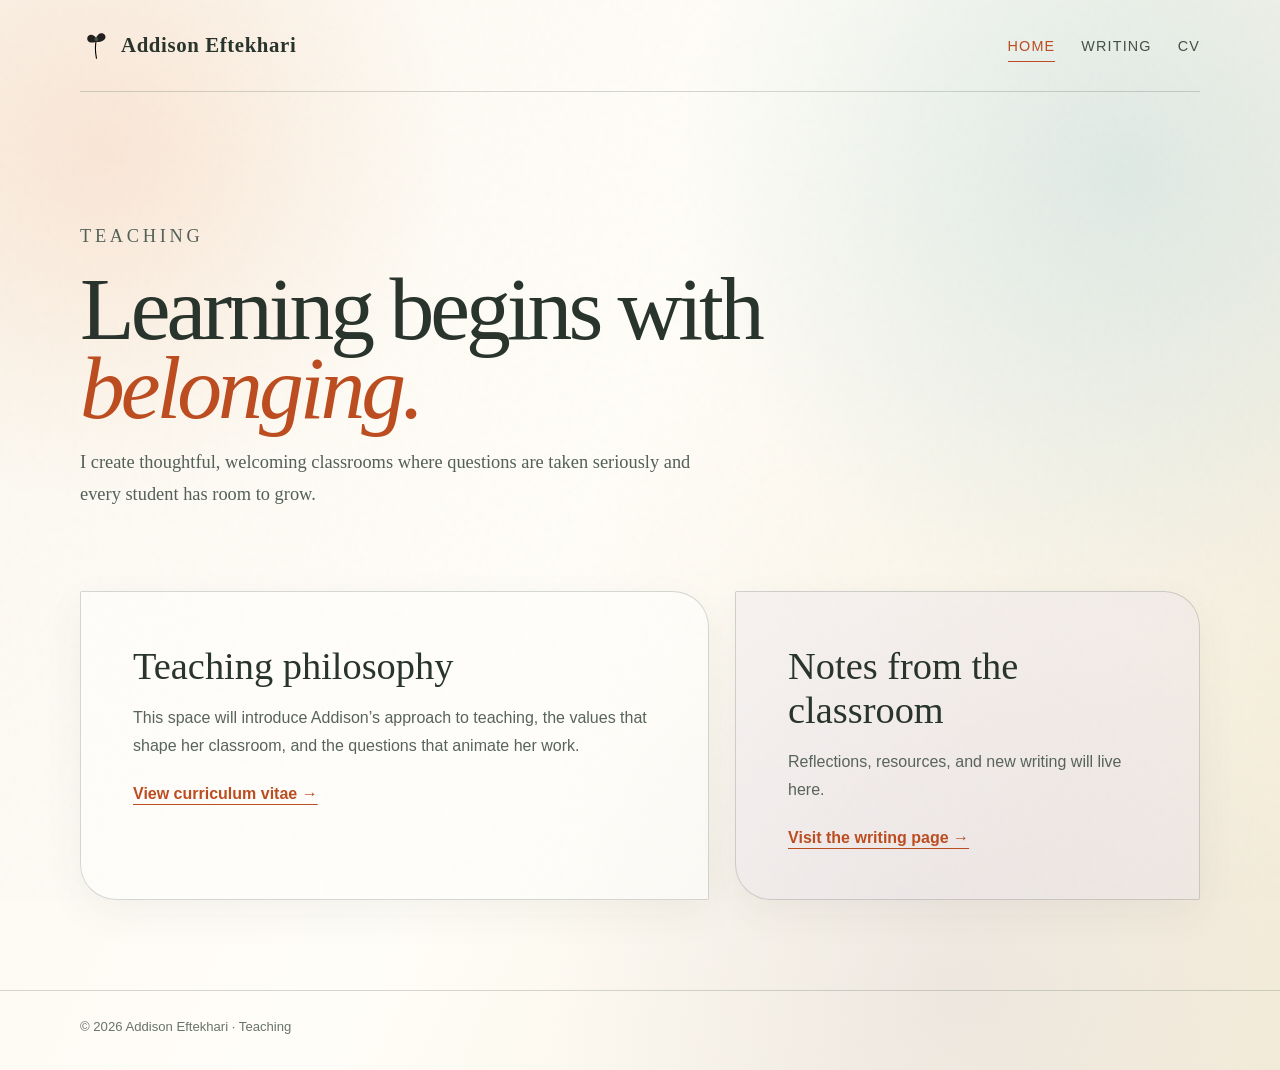
==== teaching/index.html @ 71ccc824 "Add personal website: welcome page, Teaching and Yoga sections" ====
<!doctype html><html lang="en"><head><meta charset="utf-8"><meta name="viewport" content="width=device-width, initial-scale=1"><meta name="description" content="Teaching and academic work by Addison Eftekhari."><title>Teaching — Addison Eftekhari</title><link rel="stylesheet" href="../assets/styles.css"></head>
<body><div class="site-shell"><a class="skip-link" href="#main">Skip to content</a>
<header class="site-header container"><a class="brand" href="../"><img class="brand-mark" src="../assets/poppy-mark.svg" alt="">Addison Eftekhari</a><nav class="nav" aria-label="Teaching"><a href="./" aria-current="page">Home</a><a href="blog.html">Writing</a><a href="cv.html">CV</a></nav></header>
<main id="main" class="container"><section class="section-hero"><p class="eyebrow">Teaching</p><h1>Learning begins with <em>belonging.</em></h1><p>I create thoughtful, welcoming classrooms where questions are taken seriously and every student has room to grow.</p></section>
<section class="content-grid"><article class="card"><h2>Teaching philosophy</h2><p>This space will introduce Addison’s approach to teaching, the values that shape her classroom, and the questions that animate her work.</p><a class="text-link" href="cv.html">View curriculum vitae →</a></article><article class="card accent"><h2>Notes from the classroom</h2><p>Reflections, resources, and new writing will live here.</p><a class="text-link" href="blog.html">Visit the writing page →</a></article></section></main>
<footer class="footer"><div class="container">© <span data-year></span> Addison Eftekhari · Teaching</div></footer></div><script src="../assets/site.js"></script></body></html>
---- assets/styles.css ----
:root {
  --paper: #fbf8f0;
  --paper-deep: #f4ecd9;
  --ink: #29342c;
  --sage: #667461;
  --sage-dark: #435246;
  --poppy: #e97935;
  --poppy-dark: #bb4d21;
  --lavender: #8f88b5;
  --sky: #c8dfe0;
  --line: rgba(67, 82, 70, 0.22);
  --shadow: 0 20px 55px rgba(61, 73, 60, 0.12);
  --serif: Georgia, "Times New Roman", serif;
  --sans: "Avenir Next", Avenir, "Segoe UI", sans-serif;
}

* { box-sizing: border-box; }
html { scroll-behavior: smooth; }
body {
  margin: 0;
  min-height: 100vh;
  color: var(--ink);
  font-family: var(--sans);
  background:
    radial-gradient(circle at 8% 14%, rgba(233,121,53,.15), transparent 22rem),
    radial-gradient(circle at 88% 16%, rgba(200,223,224,.55), transparent 28rem),
    radial-gradient(circle at 74% 92%, rgba(143,136,181,.11), transparent 25rem),
    linear-gradient(115deg, var(--paper), #fffdf7 46%, var(--paper-deep));
}

body::before {
  content: "";
  position: fixed;
  inset: 0;
  pointer-events: none;
  opacity: .16;
  background-image: url("data:image/svg+xml,%3Csvg viewBox='0 0 180 180' xmlns='http://www.w3.org/2000/svg'%3E%3Cfilter id='n'%3E%3CfeTurbulence type='fractalNoise' baseFrequency='.75' numOctaves='4' stitchTiles='stitch'/%3E%3C/filter%3E%3Crect width='100%25' height='100%25' filter='url(%23n)' opacity='.19'/%3E%3C/svg%3E");
  mix-blend-mode: multiply;
}

a { color: inherit; }
.site-shell { position: relative; min-height: 100vh; overflow: hidden; }
.container { width: min(1120px, calc(100% - 40px)); margin-inline: auto; }
.skip-link { position: fixed; left: 12px; top: -60px; z-index: 20; padding: 10px 14px; background: var(--ink); color: white; }
.skip-link:focus { top: 12px; }

.site-header {
  display: flex;
  align-items: center;
  justify-content: space-between;
  min-height: 92px;
  border-bottom: 1px solid var(--line);
}
.brand {
  display: inline-flex;
  align-items: center;
  gap: 11px;
  font: 600 clamp(1.05rem, 2vw, 1.3rem)/1 var(--serif);
  letter-spacing: .03em;
  text-decoration: none;
}
.brand-mark {
  width: 30px;
  height: 30px;
  color: var(--poppy);
  transform: rotate(-5deg);
}
.nav { display: flex; gap: 26px; align-items: center; }
.nav a {
  padding: 9px 0 7px;
  color: var(--sage-dark);
  font-size: .9rem;
  letter-spacing: .08em;
  text-decoration: none;
  text-transform: uppercase;
  border-bottom: 1px solid transparent;
}
.nav a:hover, .nav a[aria-current="page"] { color: var(--poppy-dark); border-color: currentColor; }

.welcome {
  display: grid;
  grid-template-columns: 1.03fr .97fr;
  align-items: center;
  gap: clamp(34px, 7vw, 96px);
  min-height: calc(100vh - 92px);
  padding-block: 48px 72px;
}
.eyebrow {
  margin: 0 0 18px;
  color: var(--poppy-dark);
  font-size: .76rem;
  font-weight: 700;
  letter-spacing: .2em;
  text-transform: uppercase;
}
h1, h2 { font-family: var(--serif); font-weight: 400; }
h1 { margin: 0; font-size: clamp(3.4rem, 8vw, 7.6rem); line-height: .88; letter-spacing: -.045em; }
.welcome h1 span { display: block; margin-left: clamp(24px, 7vw, 90px); color: var(--sage); font-style: italic; }
.intro { max-width: 540px; margin: 28px 0 34px; color: #536058; font: 1.08rem/1.75 var(--serif); }
.choice-grid { display: flex; flex-wrap: wrap; gap: 14px; }
.choice {
  min-width: 165px;
  padding: 15px 25px;
  border: 1px solid var(--sage);
  border-radius: 999px;
  background: rgba(255,255,255,.46);
  font-size: .83rem;
  font-weight: 700;
  letter-spacing: .14em;
  text-align: center;
  text-decoration: none;
  text-transform: uppercase;
  transition: transform .2s, background .2s, color .2s;
}
.choice:hover { transform: translateY(-2px); background: var(--sage-dark); color: white; }
.choice.orange { border-color: var(--poppy-dark); color: var(--poppy-dark); }
.choice.orange:hover { background: var(--poppy-dark); color: white; }

.art-frame {
  position: relative;
  width: min(100%, 500px);
  aspect-ratio: 4/5;
  justify-self: end;
  padding: 14px;
  background: rgba(255,255,255,.54);
  box-shadow: var(--shadow);
  transform: rotate(1.2deg);
}
.art-frame::before, .art-frame::after {
  content: "";
  position: absolute;
  z-index: -1;
  border-radius: 50%;
  filter: blur(2px);
}
.art-frame::before { width: 180px; height: 180px; right: -64px; top: -48px; background: rgba(233,121,53,.19); }
.art-frame::after { width: 220px; height: 120px; left: -78px; bottom: -38px; background: rgba(102,116,97,.16); }
.art-frame img { width: 100%; height: 100%; display: block; object-fit: cover; object-position: 50% 62%; filter: saturate(.88) contrast(.96); }
.art-caption { position: absolute; right: 26px; bottom: 28px; padding: 8px 12px; background: rgba(251,248,240,.84); font: italic .75rem var(--serif); }

.section-hero { padding: clamp(70px, 10vw, 130px) 0 62px; }
.section-hero h1 { max-width: 900px; font-size: clamp(3.2rem, 7vw, 6.6rem); }
.section-hero h1 em { color: var(--poppy-dark); font-weight: inherit; }
.section-hero p { max-width: 650px; color: #536058; font: 1.15rem/1.75 var(--serif); }
.content-grid { display: grid; grid-template-columns: 1.15fr .85fr; gap: 26px; padding-bottom: 90px; }
.card {
  padding: clamp(28px, 5vw, 52px);
  border: 1px solid var(--line);
  border-radius: 2px 36px 2px 36px;
  background: rgba(255,255,255,.48);
  box-shadow: 0 14px 40px rgba(61,73,60,.06);
}
.card h2 { margin: 0 0 14px; font-size: clamp(1.7rem, 3vw, 2.5rem); }
.card p { color: #58635c; line-height: 1.75; }
.card.accent { background: rgba(231,223,240,.28); }
.text-link { display: inline-block; margin-top: 9px; color: var(--poppy-dark); font-weight: 700; text-decoration-thickness: 1px; text-underline-offset: 5px; }
.placeholder { min-height: 48vh; display: grid; place-items: center; text-align: center; }
.placeholder .card { max-width: 700px; }
.cv-list { display: grid; gap: 22px; padding: 0; list-style: none; }
.cv-list li { padding-bottom: 22px; border-bottom: 1px solid var(--line); }
.cv-list strong { display: block; font-family: var(--serif); font-size: 1.25rem; }
.cv-list span { color: #667068; line-height: 1.6; }
.footer { padding: 28px 0 36px; border-top: 1px solid var(--line); color: #69736d; font-size: .82rem; }

.botanical { position: absolute; pointer-events: none; opacity: .14; }
.botanical.one { width: 340px; right: -110px; bottom: 30px; color: var(--poppy); transform: rotate(-12deg); }
.botanical.two { width: 260px; left: -100px; top: 160px; color: var(--sage); transform: rotate(20deg); }

@media (max-width: 760px) {
  .site-header { min-height: 78px; align-items: flex-start; padding-block: 22px; gap: 16px; }
  .nav { gap: 15px; flex-wrap: wrap; justify-content: flex-end; }
  .nav a { font-size: .7rem; }
  .welcome { grid-template-columns: 1fr; min-height: auto; }
  .art-frame { justify-self: center; width: min(88vw, 460px); }
  .content-grid { grid-template-columns: 1fr; }
}
@media (max-width: 480px) {
  .container { width: min(100% - 28px, 1120px); }
  .site-header { display: block; }
  .nav { margin-top: 18px; justify-content: flex-start; }
  .welcome { padding-top: 54px; }
  h1 { font-size: clamp(3.1rem, 18vw, 5.2rem); }
  .choice { flex: 1; min-width: 135px; padding-inline: 14px; }
}
@media (prefers-reduced-motion: reduce) {
  html { scroll-behavior: auto; }
  * { transition: none !important; }
}
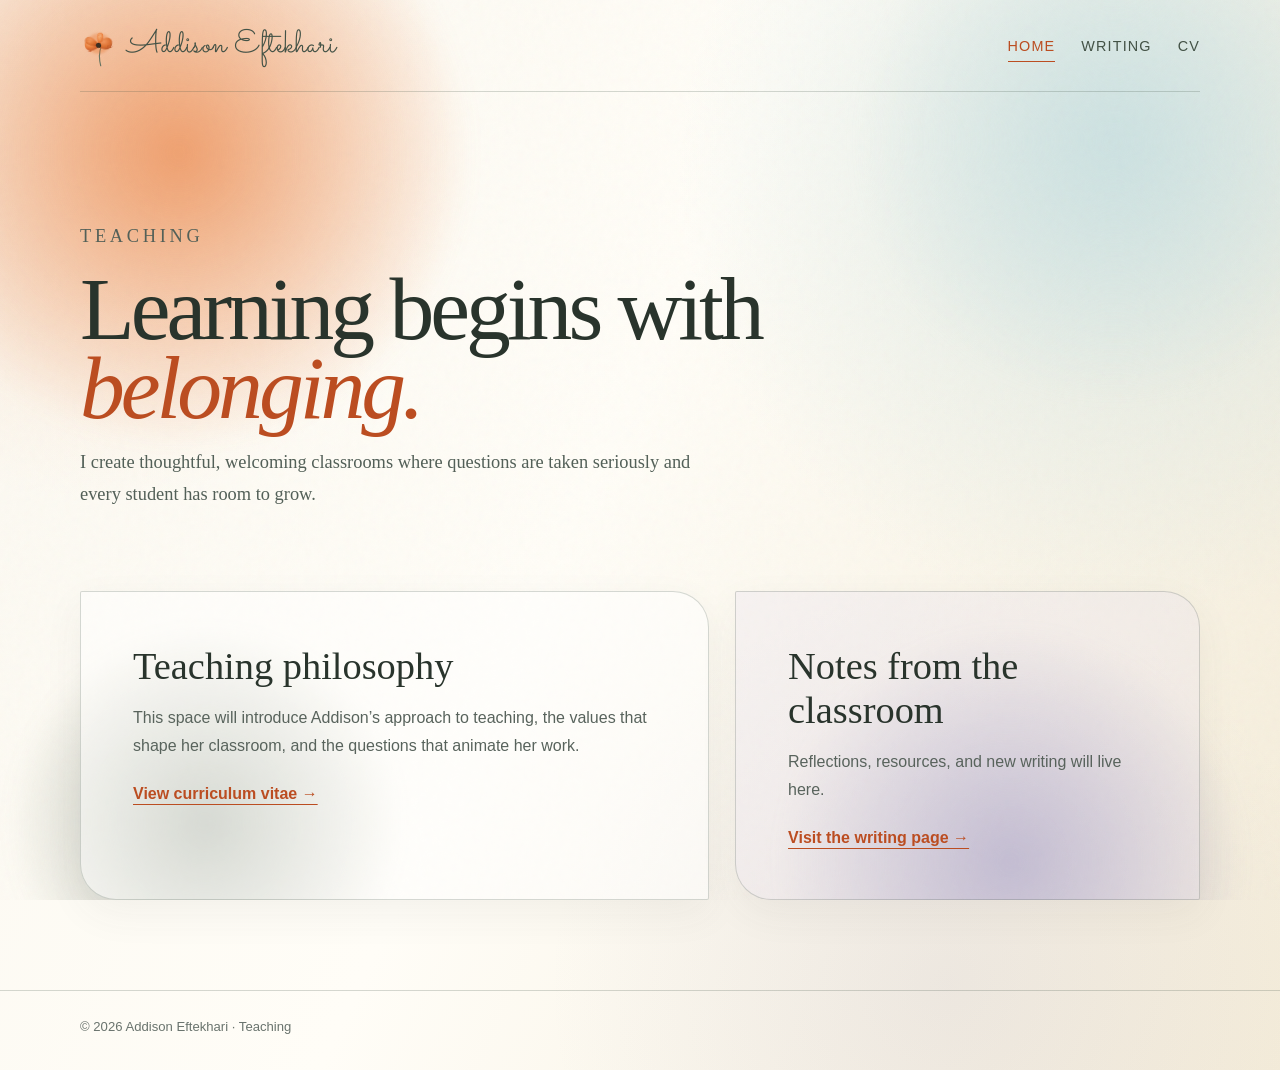
==== commit 5ba32d93: "Redesign brand mark: cursive wordmark, watercolor poppy logo, splash-in background animation" ====
--- a/teaching/index.html
+++ b/teaching/index.html
@@ -1,5 +1,5 @@
-<!doctype html><html lang="en"><head><meta charset="utf-8"><meta name="viewport" content="width=device-width, initial-scale=1"><meta name="description" content="Teaching and academic work by Addison Eftekhari."><title>Teaching — Addison Eftekhari</title><link rel="stylesheet" href="../assets/styles.css"></head>
-<body><div class="site-shell"><a class="skip-link" href="#main">Skip to content</a>
+<!doctype html><html lang="en"><head><meta charset="utf-8"><meta name="viewport" content="width=device-width, initial-scale=1"><meta name="description" content="Teaching and academic work by Addison Eftekhari."><title>Teaching — Addison Eftekhari</title><link rel="preconnect" href="https://fonts.googleapis.com"><link rel="preconnect" href="https://fonts.gstatic.com" crossorigin><link href="https://fonts.googleapis.com/css2?family=Sacramento&display=swap" rel="stylesheet"><link rel="stylesheet" href="../assets/styles.css"></head>
+<body><div class="watercolor-splash" aria-hidden="true"><span class="splash-blob splash-blob--poppy"></span><span class="splash-blob splash-blob--sky"></span><span class="splash-blob splash-blob--lavender"></span><span class="splash-blob splash-blob--sage"></span></div><div class="site-shell"><a class="skip-link" href="#main">Skip to content</a>
 <header class="site-header container"><a class="brand" href="../"><img class="brand-mark" src="../assets/poppy-mark.svg" alt="">Addison Eftekhari</a><nav class="nav" aria-label="Teaching"><a href="./" aria-current="page">Home</a><a href="blog.html">Writing</a><a href="cv.html">CV</a></nav></header>
 <main id="main" class="container"><section class="section-hero"><p class="eyebrow">Teaching</p><h1>Learning begins with <em>belonging.</em></h1><p>I create thoughtful, welcoming classrooms where questions are taken seriously and every student has room to grow.</p></section>
 <section class="content-grid"><article class="card"><h2>Teaching philosophy</h2><p>This space will introduce Addison’s approach to teaching, the values that shape her classroom, and the questions that animate her work.</p><a class="text-link" href="cv.html">View curriculum vitae →</a></article><article class="card accent"><h2>Notes from the classroom</h2><p>Reflections, resources, and new writing will live here.</p><a class="text-link" href="blog.html">Visit the writing page →</a></article></section></main>
--- a/assets/styles.css
+++ b/assets/styles.css
@@ -12,6 +12,7 @@
   --shadow: 0 20px 55px rgba(61, 73, 60, 0.12);
   --serif: Georgia, "Times New Roman", serif;
   --sans: "Avenir Next", Avenir, "Segoe UI", sans-serif;
+  --cursive: "Sacramento", "Segoe Script", "Brush Script MT", cursive;
 }
 
 * { box-sizing: border-box; }
@@ -54,16 +55,16 @@
 .brand {
   display: inline-flex;
   align-items: center;
-  gap: 11px;
-  font: 600 clamp(1.05rem, 2vw, 1.3rem)/1 var(--serif);
-  letter-spacing: .03em;
+  gap: 9px;
+  font: 400 clamp(1.55rem, 3.2vw, 2rem)/1 var(--cursive);
+  letter-spacing: .01em;
+  color: var(--sage-dark);
   text-decoration: none;
 }
 .brand-mark {
-  width: 30px;
-  height: 30px;
-  color: var(--poppy);
-  transform: rotate(-5deg);
+  width: 38px;
+  height: 38px;
+  transform: rotate(-5deg) translateY(2px);
 }
 .nav { display: flex; gap: 26px; align-items: center; }
 .nav a {
@@ -162,6 +163,47 @@
 .cv-list span { color: #667068; line-height: 1.6; }
 .footer { padding: 28px 0 36px; border-top: 1px solid var(--line); color: #69736d; font-size: .82rem; }
 
+.watercolor-splash {
+  position: fixed;
+  inset: 0;
+  z-index: -2;
+  overflow: hidden;
+  pointer-events: none;
+}
+.splash-blob {
+  position: absolute;
+  border-radius: 50%;
+  transform: scale(.12);
+  opacity: 0;
+  animation: splash-in 1100ms cubic-bezier(.19, 1.55, .38, 1) forwards;
+}
+.splash-blob--poppy {
+  width: 48vw; height: 48vw; left: -10vw; top: -12vw;
+  background: radial-gradient(circle, rgba(233,121,53,.65), rgba(233,121,53,0) 68%);
+  animation-delay: 0ms;
+}
+.splash-blob--sky {
+  width: 42vw; height: 42vw; right: -8vw; top: -10vw;
+  background: radial-gradient(circle, rgba(200,223,224,.8), rgba(200,223,224,0) 68%);
+  animation-delay: 110ms;
+}
+.splash-blob--lavender {
+  width: 38vw; height: 38vw; right: 2vw; bottom: -16vw;
+  background: radial-gradient(circle, rgba(143,136,181,.6), rgba(143,136,181,0) 68%);
+  animation-delay: 210ms;
+}
+.splash-blob--sage {
+  width: 32vw; height: 32vw; left: 0vw; bottom: -10vw;
+  background: radial-gradient(circle, rgba(102,116,97,.5), rgba(102,116,97,0) 68%);
+  animation-delay: 300ms;
+}
+@keyframes splash-in {
+  0%   { transform: scale(.12); opacity: .95; filter: blur(0px); }
+  38%  { transform: scale(1.14); opacity: .75; filter: blur(3px); }
+  68%  { transform: scale(.93); opacity: .55; filter: blur(6px); }
+  100% { transform: scale(1); opacity: 1; filter: blur(9px); }
+}
+
 .botanical { position: absolute; pointer-events: none; opacity: .14; }
 .botanical.one { width: 340px; right: -110px; bottom: 30px; color: var(--poppy); transform: rotate(-12deg); }
 .botanical.two { width: 260px; left: -100px; top: 160px; color: var(--sage); transform: rotate(20deg); }
@@ -185,4 +227,5 @@
 @media (prefers-reduced-motion: reduce) {
   html { scroll-behavior: auto; }
   * { transition: none !important; }
-}
+  .splash-blob { animation: none; transform: scale(1); opacity: 1; filter: blur(9px); }
+}
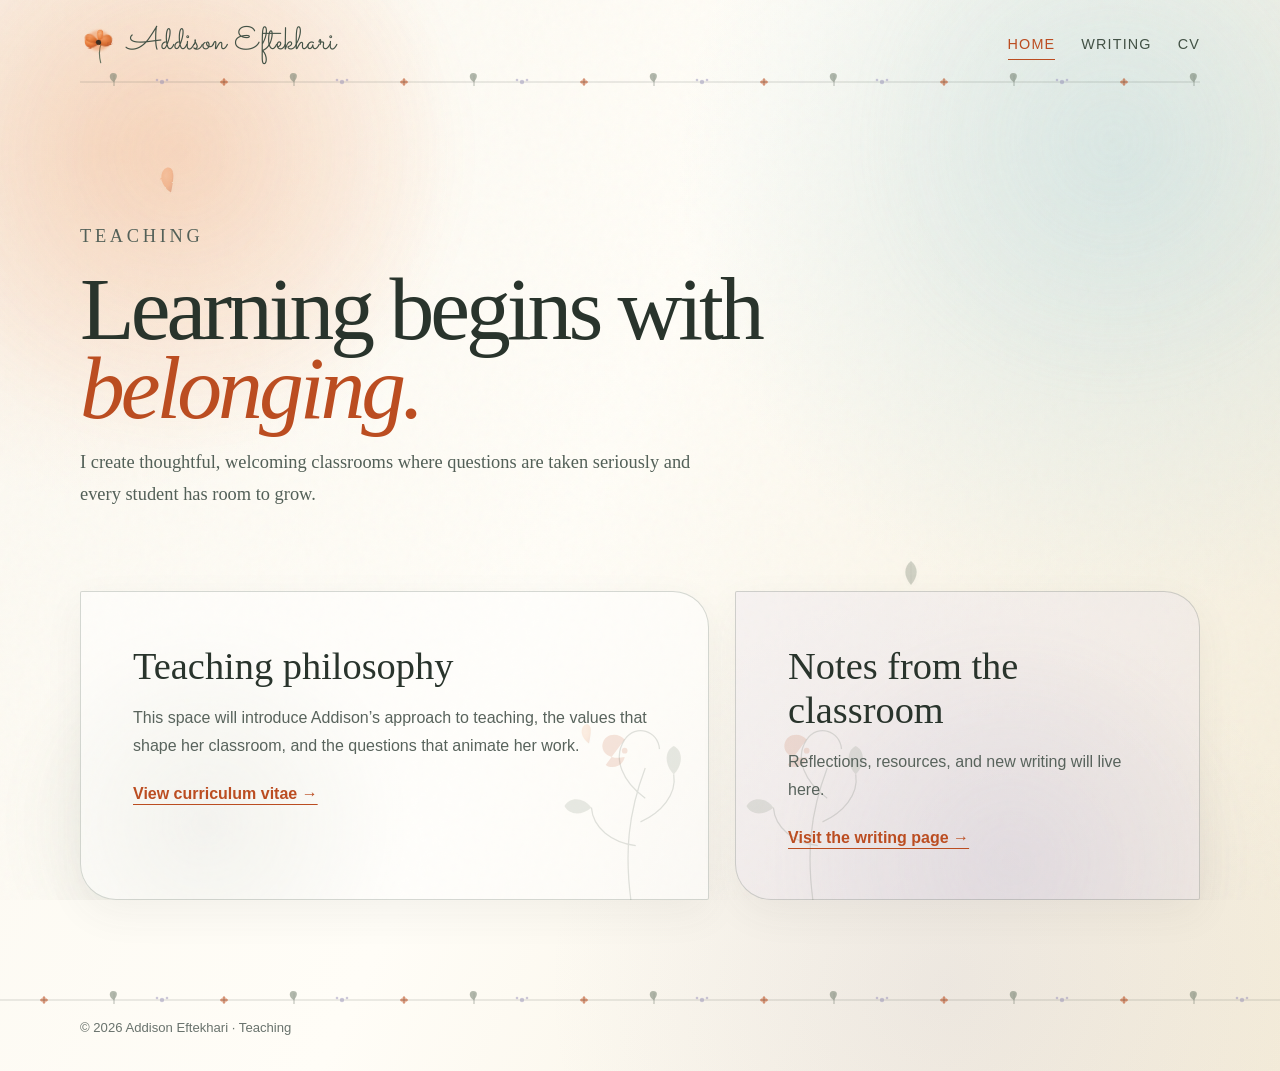
==== commit 2bac9464: "Add floral theming: divider strips, drifting petals, card watermarks, custom bullet glyphs; revert a" ====
--- a/teaching/index.html
+++ b/teaching/index.html
@@ -1,5 +1,5 @@
 <!doctype html><html lang="en"><head><meta charset="utf-8"><meta name="viewport" content="width=device-width, initial-scale=1"><meta name="description" content="Teaching and academic work by Addison Eftekhari."><title>Teaching — Addison Eftekhari</title><link rel="preconnect" href="https://fonts.googleapis.com"><link rel="preconnect" href="https://fonts.gstatic.com" crossorigin><link href="https://fonts.googleapis.com/css2?family=Sacramento&display=swap" rel="stylesheet"><link rel="stylesheet" href="../assets/styles.css"></head>
-<body><div class="watercolor-splash" aria-hidden="true"><span class="splash-blob splash-blob--poppy"></span><span class="splash-blob splash-blob--sky"></span><span class="splash-blob splash-blob--lavender"></span><span class="splash-blob splash-blob--sage"></span></div><div class="site-shell"><a class="skip-link" href="#main">Skip to content</a>
+<body><div class="watercolor-splash" aria-hidden="true"><span class="splash-blob splash-blob--poppy"></span><span class="splash-blob splash-blob--sky"></span><span class="splash-blob splash-blob--lavender"></span><span class="splash-blob splash-blob--sage"></span><img class="petal petal--poppy-a" src="../assets/petal-poppy.svg" alt=""><img class="petal petal--leaf" src="../assets/leaf-sage.svg" alt=""><img class="petal petal--poppy-b" src="../assets/petal-poppy.svg" alt=""></div><div class="site-shell"><a class="skip-link" href="#main">Skip to content</a>
 <header class="site-header container"><a class="brand" href="../"><img class="brand-mark" src="../assets/poppy-mark.svg" alt="">Addison Eftekhari</a><nav class="nav" aria-label="Teaching"><a href="./" aria-current="page">Home</a><a href="blog.html">Writing</a><a href="cv.html">CV</a></nav></header>
 <main id="main" class="container"><section class="section-hero"><p class="eyebrow">Teaching</p><h1>Learning begins with <em>belonging.</em></h1><p>I create thoughtful, welcoming classrooms where questions are taken seriously and every student has room to grow.</p></section>
 <section class="content-grid"><article class="card"><h2>Teaching philosophy</h2><p>This space will introduce Addison’s approach to teaching, the values that shape her classroom, and the questions that animate her work.</p><a class="text-link" href="cv.html">View curriculum vitae →</a></article><article class="card accent"><h2>Notes from the classroom</h2><p>Reflections, resources, and new writing will live here.</p><a class="text-link" href="blog.html">Visit the writing page →</a></article></section></main>
--- a/assets/styles.css
+++ b/assets/styles.css
@@ -50,7 +50,9 @@
   align-items: center;
   justify-content: space-between;
   min-height: 92px;
-  border-bottom: 1px solid var(--line);
+  border-bottom: none;
+  background: url("divider-floral.svg") repeat-x bottom / 180px 20px;
+  padding-bottom: 6px;
 }
 .brand {
   display: inline-flex;
@@ -117,27 +119,48 @@
 .choice.orange { border-color: var(--poppy-dark); color: var(--poppy-dark); }
 .choice.orange:hover { background: var(--poppy-dark); color: white; }
 
-.art-frame {
+.polaroid {
   position: relative;
-  width: min(100%, 500px);
-  aspect-ratio: 4/5;
+  width: min(100%, 380px);
   justify-self: end;
-  padding: 14px;
-  background: rgba(255,255,255,.54);
-  box-shadow: var(--shadow);
-  transform: rotate(1.2deg);
-}
-.art-frame::before, .art-frame::after {
+  background: #fdfdfb;
+  padding: 16px 16px 58px;
+  box-shadow: 0 22px 40px -18px rgba(40,30,20,.4), 0 4px 10px rgba(40,30,20,.18);
+  transform: rotate(-2.4deg);
+}
+.polaroid img {
+  width: 100%;
+  aspect-ratio: 1/1;
+  display: block;
+  object-fit: cover;
+  object-position: 50% 22%;
+  filter: saturate(.92) contrast(.98) sepia(.06);
+}
+.polaroid-caption {
+  position: absolute;
+  left: 0;
+  right: 0;
+  bottom: 20px;
+  text-align: center;
+  font: italic .95rem var(--cursive);
+  color: #4b453d;
+}
+.tape {
+  position: absolute;
+  width: 74px;
+  height: 28px;
+  background: linear-gradient(rgba(251,248,240,.92), rgba(240,234,218,.72));
+  box-shadow: 0 1px 3px rgba(30,24,16,.22);
+  z-index: 1;
+}
+.tape::after {
   content: "";
   position: absolute;
-  z-index: -1;
-  border-radius: 50%;
-  filter: blur(2px);
-}
-.art-frame::before { width: 180px; height: 180px; right: -64px; top: -48px; background: rgba(233,121,53,.19); }
-.art-frame::after { width: 220px; height: 120px; left: -78px; bottom: -38px; background: rgba(102,116,97,.16); }
-.art-frame img { width: 100%; height: 100%; display: block; object-fit: cover; object-position: 50% 62%; filter: saturate(.88) contrast(.96); }
-.art-caption { position: absolute; right: 26px; bottom: 28px; padding: 8px 12px; background: rgba(251,248,240,.84); font: italic .75rem var(--serif); }
+  inset: 0;
+  background: repeating-linear-gradient(115deg, rgba(255,255,255,.35) 0 2px, transparent 2px 6px);
+}
+.tape-left { top: -14px; left: 12px; transform: rotate(-9deg); }
+.tape-right { top: -12px; right: 8px; transform: rotate(7deg); }
 
 .section-hero { padding: clamp(70px, 10vw, 130px) 0 62px; }
 .section-hero h1 { max-width: 900px; font-size: clamp(3.2rem, 7vw, 6.6rem); }
@@ -148,20 +171,23 @@
   padding: clamp(28px, 5vw, 52px);
   border: 1px solid var(--line);
   border-radius: 2px 36px 2px 36px;
-  background: rgba(255,255,255,.48);
+  background: url("watermark-bloom.svg") no-repeat bottom -10px right -18px / 190px 190px, rgba(255,255,255,.48);
   box-shadow: 0 14px 40px rgba(61,73,60,.06);
+}
+.card.accent {
+  background: url("watermark-bloom.svg") no-repeat bottom -10px left -18px / 190px 190px, rgba(231,223,240,.28);
 }
 .card h2 { margin: 0 0 14px; font-size: clamp(1.7rem, 3vw, 2.5rem); }
 .card p { color: #58635c; line-height: 1.75; }
-.card.accent { background: rgba(231,223,240,.28); }
 .text-link { display: inline-block; margin-top: 9px; color: var(--poppy-dark); font-weight: 700; text-decoration-thickness: 1px; text-underline-offset: 5px; }
 .placeholder { min-height: 48vh; display: grid; place-items: center; text-align: center; }
 .placeholder .card { max-width: 700px; }
 .cv-list { display: grid; gap: 22px; padding: 0; list-style: none; }
-.cv-list li { padding-bottom: 22px; border-bottom: 1px solid var(--line); }
+.cv-list li { position: relative; padding-left: 32px; padding-bottom: 22px; border-bottom: 1px solid var(--line); }
+.cv-list li::before { content: ""; position: absolute; left: 0; top: 3px; width: 19px; height: 19px; background: url("bullet-poppy.svg") no-repeat center / contain; }
 .cv-list strong { display: block; font-family: var(--serif); font-size: 1.25rem; }
 .cv-list span { color: #667068; line-height: 1.6; }
-.footer { padding: 28px 0 36px; border-top: 1px solid var(--line); color: #69736d; font-size: .82rem; }
+.footer { padding: 30px 0 36px; border-top: none; background: url("divider-floral.svg") repeat-x top / 180px 20px; color: #69736d; font-size: .82rem; }
 
 .watercolor-splash {
   position: fixed;
@@ -173,59 +199,122 @@
 .splash-blob {
   position: absolute;
   border-radius: 50%;
-  transform: scale(.12);
-  opacity: 0;
-  animation: splash-in 1100ms cubic-bezier(.19, 1.55, .38, 1) forwards;
+  filter: blur(15px);
+  opacity: .55;
 }
 .splash-blob--poppy {
   width: 48vw; height: 48vw; left: -10vw; top: -12vw;
-  background: radial-gradient(circle, rgba(233,121,53,.65), rgba(233,121,53,0) 68%);
-  animation-delay: 0ms;
+  background: radial-gradient(circle, rgba(233,121,53,.32), rgba(233,121,53,0) 68%);
+  animation: drift-poppy 72s ease-in-out infinite;
+  animation-delay: -9s;
 }
 .splash-blob--sky {
   width: 42vw; height: 42vw; right: -8vw; top: -10vw;
-  background: radial-gradient(circle, rgba(200,223,224,.8), rgba(200,223,224,0) 68%);
-  animation-delay: 110ms;
+  background: radial-gradient(circle, rgba(200,223,224,.42), rgba(200,223,224,0) 68%);
+  animation: drift-sky 89s ease-in-out infinite;
+  animation-delay: -34s;
 }
 .splash-blob--lavender {
   width: 38vw; height: 38vw; right: 2vw; bottom: -16vw;
-  background: radial-gradient(circle, rgba(143,136,181,.6), rgba(143,136,181,0) 68%);
-  animation-delay: 210ms;
+  background: radial-gradient(circle, rgba(143,136,181,.3), rgba(143,136,181,0) 68%);
+  animation: drift-lavender 80s ease-in-out infinite;
+  animation-delay: -52s;
 }
 .splash-blob--sage {
   width: 32vw; height: 32vw; left: 0vw; bottom: -10vw;
-  background: radial-gradient(circle, rgba(102,116,97,.5), rgba(102,116,97,0) 68%);
-  animation-delay: 300ms;
-}
-@keyframes splash-in {
-  0%   { transform: scale(.12); opacity: .95; filter: blur(0px); }
-  38%  { transform: scale(1.14); opacity: .75; filter: blur(3px); }
-  68%  { transform: scale(.93); opacity: .55; filter: blur(6px); }
-  100% { transform: scale(1); opacity: 1; filter: blur(9px); }
+  background: radial-gradient(circle, rgba(102,116,97,.26), rgba(102,116,97,0) 68%);
+  animation: drift-sage 102s ease-in-out infinite;
+  animation-delay: -18s;
+}
+@keyframes drift-poppy {
+  0%   { transform: translate(-14vw, -8vh) scale(.75); }
+  18%  { transform: translate(16vw, 22vh) scale(1.2); }
+  41%  { transform: translate(58vw, -10vh) scale(.55); }
+  63%  { transform: translate(10vw, 42vh) scale(1.1); }
+  82%  { transform: translate(-52vw, 6vh) scale(.6); }
+  100% { transform: translate(-14vw, -8vh) scale(.75); }
+}
+@keyframes drift-sky {
+  0%   { transform: translate(10vw, -10vh) scale(.8); }
+  22%  { transform: translate(-38vw, 18vh) scale(1.15); }
+  47%  { transform: translate(-12vw, 50vh) scale(.55); }
+  70%  { transform: translate(34vw, 10vh) scale(1.05); }
+  88%  { transform: translate(50vw, -22vh) scale(.65); }
+  100% { transform: translate(10vw, -10vh) scale(.8); }
+}
+@keyframes drift-lavender {
+  0%   { transform: translate(6vw, 10vh) scale(.75); }
+  26%  { transform: translate(-34vw, -30vh) scale(1.18); }
+  52%  { transform: translate(-56vw, 14vh) scale(.58); }
+  74%  { transform: translate(-8vw, 46vh) scale(1.08); }
+  100% { transform: translate(6vw, 10vh) scale(.75); }
+}
+@keyframes drift-sage {
+  0%   { transform: translate(-10vw, -14vh) scale(.78); }
+  30%  { transform: translate(30vw, -36vh) scale(1.12); }
+  58%  { transform: translate(50vw, 20vh) scale(.6); }
+  80%  { transform: translate(4vw, 34vh) scale(1.06); }
+  100% { transform: translate(-10vw, -14vh) scale(.78); }
 }
 
 .botanical { position: absolute; pointer-events: none; opacity: .14; }
 .botanical.one { width: 340px; right: -110px; bottom: 30px; color: var(--poppy); transform: rotate(-12deg); }
 .botanical.two { width: 260px; left: -100px; top: 160px; color: var(--sage); transform: rotate(20deg); }
+
+.petal {
+  position: absolute;
+  pointer-events: none;
+  filter: drop-shadow(0 2px 3px rgba(40,30,20,.06));
+}
+.petal--poppy-a { width: 34px; left: 12%; top: 18%; opacity: .38; animation: petal-drift-a 96s ease-in-out infinite; animation-delay: -22s; }
+.petal--leaf { width: 30px; left: 70%; top: 62%; opacity: .34; animation: petal-drift-b 118s ease-in-out infinite; animation-delay: -55s; }
+.petal--poppy-b { width: 26px; left: 45%; top: 80%; opacity: .3; animation: petal-drift-c 104s ease-in-out infinite; animation-delay: -8s; }
+@keyframes petal-drift-a {
+  0%   { transform: translate(0, 0) rotate(0deg); }
+  25%  { transform: translate(8vw, -6vh) rotate(35deg); }
+  50%  { transform: translate(-4vw, 10vh) rotate(-20deg); }
+  75%  { transform: translate(-10vw, -4vh) rotate(60deg); }
+  100% { transform: translate(0, 0) rotate(0deg); }
+}
+@keyframes petal-drift-b {
+  0%   { transform: translate(0, 0) rotate(0deg); }
+  30%  { transform: translate(-9vw, 7vh) rotate(-40deg); }
+  60%  { transform: translate(6vw, -9vh) rotate(25deg); }
+  100% { transform: translate(0, 0) rotate(0deg); }
+}
+@keyframes petal-drift-c {
+  0%   { transform: translate(0, 0) rotate(0deg); }
+  35%  { transform: translate(10vw, 5vh) rotate(50deg); }
+  70%  { transform: translate(-6vw, -8vh) rotate(-30deg); }
+  100% { transform: translate(0, 0) rotate(0deg); }
+}
 
 @media (max-width: 760px) {
   .site-header { min-height: 78px; align-items: flex-start; padding-block: 22px; gap: 16px; }
   .nav { gap: 15px; flex-wrap: wrap; justify-content: flex-end; }
   .nav a { font-size: .7rem; }
   .welcome { grid-template-columns: 1fr; min-height: auto; }
-  .art-frame { justify-self: center; width: min(88vw, 460px); }
+  .polaroid { justify-self: center; width: min(78vw, 340px); }
   .content-grid { grid-template-columns: 1fr; }
 }
 @media (max-width: 480px) {
+  html, body { overflow-x: hidden; }
   .container { width: min(100% - 28px, 1120px); }
-  .site-header { display: block; }
-  .nav { margin-top: 18px; justify-content: flex-start; }
-  .welcome { padding-top: 54px; }
-  h1 { font-size: clamp(3.1rem, 18vw, 5.2rem); }
-  .choice { flex: 1; min-width: 135px; padding-inline: 14px; }
+  .site-header { display: block; min-height: auto; padding-block: 16px; }
+  .brand { font-size: 1.5rem; gap: 7px; }
+  .brand-mark { width: 30px; height: 30px; }
+  .nav { margin-top: 14px; justify-content: flex-start; gap: 12px; }
+  .welcome { padding-block: 22px 36px; gap: 22px; }
+  .eyebrow { margin-bottom: 10px; font-size: .68rem; }
+  h1 { font-size: clamp(2.5rem, 13vw, 3.6rem); letter-spacing: -.03em; }
+  .welcome h1 span { margin-left: 5vw; }
+  .intro { margin: 16px 0 22px; font-size: 1rem; line-height: 1.6; }
+  .choice-grid { gap: 10px; }
+  .choice { flex: 1 1 calc(50% - 5px); min-width: 0; padding: 13px 8px; font-size: .72rem; letter-spacing: .07em; }
 }
 @media (prefers-reduced-motion: reduce) {
   html { scroll-behavior: auto; }
   * { transition: none !important; }
-  .splash-blob { animation: none; transform: scale(1); opacity: 1; filter: blur(9px); }
-}
+  .splash-blob { animation: none; }
+  .petal { animation: none; }
+}
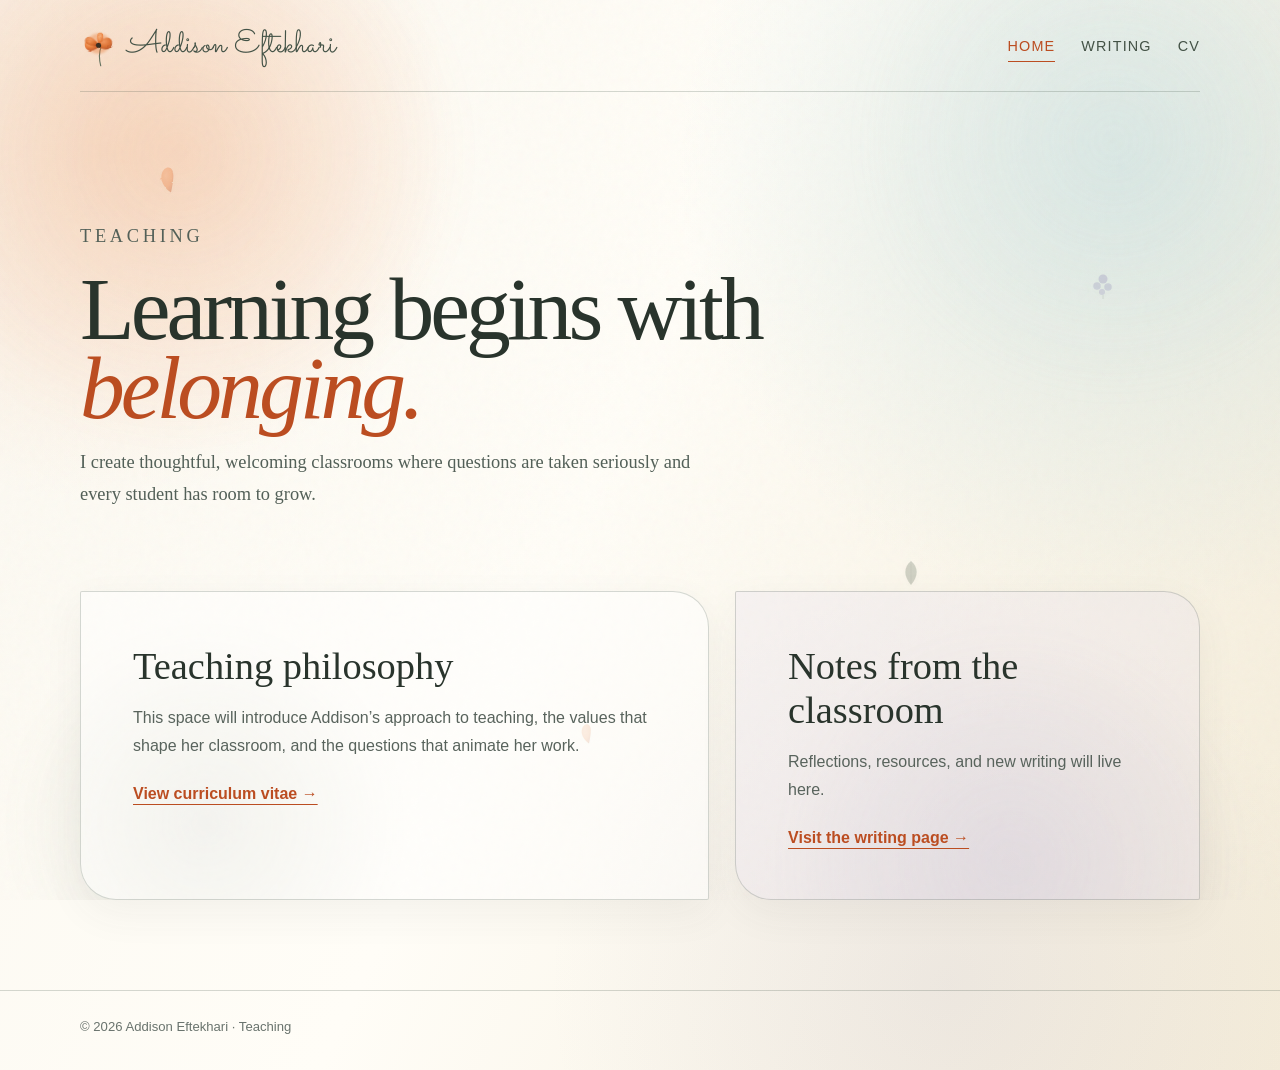
==== commit 3c28b8b5: "Add fourth drifting petal (lavender bud); revert divider lines and card watermarks to clean/plain" ====
--- a/teaching/index.html
+++ b/teaching/index.html
@@ -1,5 +1,5 @@
 <!doctype html><html lang="en"><head><meta charset="utf-8"><meta name="viewport" content="width=device-width, initial-scale=1"><meta name="description" content="Teaching and academic work by Addison Eftekhari."><title>Teaching — Addison Eftekhari</title><link rel="preconnect" href="https://fonts.googleapis.com"><link rel="preconnect" href="https://fonts.gstatic.com" crossorigin><link href="https://fonts.googleapis.com/css2?family=Sacramento&display=swap" rel="stylesheet"><link rel="stylesheet" href="../assets/styles.css"></head>
-<body><div class="watercolor-splash" aria-hidden="true"><span class="splash-blob splash-blob--poppy"></span><span class="splash-blob splash-blob--sky"></span><span class="splash-blob splash-blob--lavender"></span><span class="splash-blob splash-blob--sage"></span><img class="petal petal--poppy-a" src="../assets/petal-poppy.svg" alt=""><img class="petal petal--leaf" src="../assets/leaf-sage.svg" alt=""><img class="petal petal--poppy-b" src="../assets/petal-poppy.svg" alt=""></div><div class="site-shell"><a class="skip-link" href="#main">Skip to content</a>
+<body><div class="watercolor-splash" aria-hidden="true"><span class="splash-blob splash-blob--poppy"></span><span class="splash-blob splash-blob--sky"></span><span class="splash-blob splash-blob--lavender"></span><span class="splash-blob splash-blob--sage"></span><img class="petal petal--poppy-a" src="../assets/petal-poppy.svg" alt=""><img class="petal petal--leaf" src="../assets/leaf-sage.svg" alt=""><img class="petal petal--poppy-b" src="../assets/petal-poppy.svg" alt=""><img class="petal petal--bud" src="../assets/bud-lavender.svg" alt=""></div><div class="site-shell"><a class="skip-link" href="#main">Skip to content</a>
 <header class="site-header container"><a class="brand" href="../"><img class="brand-mark" src="../assets/poppy-mark.svg" alt="">Addison Eftekhari</a><nav class="nav" aria-label="Teaching"><a href="./" aria-current="page">Home</a><a href="blog.html">Writing</a><a href="cv.html">CV</a></nav></header>
 <main id="main" class="container"><section class="section-hero"><p class="eyebrow">Teaching</p><h1>Learning begins with <em>belonging.</em></h1><p>I create thoughtful, welcoming classrooms where questions are taken seriously and every student has room to grow.</p></section>
 <section class="content-grid"><article class="card"><h2>Teaching philosophy</h2><p>This space will introduce Addison’s approach to teaching, the values that shape her classroom, and the questions that animate her work.</p><a class="text-link" href="cv.html">View curriculum vitae →</a></article><article class="card accent"><h2>Notes from the classroom</h2><p>Reflections, resources, and new writing will live here.</p><a class="text-link" href="blog.html">Visit the writing page →</a></article></section></main>
--- a/assets/styles.css
+++ b/assets/styles.css
@@ -50,9 +50,7 @@
   align-items: center;
   justify-content: space-between;
   min-height: 92px;
-  border-bottom: none;
-  background: url("divider-floral.svg") repeat-x bottom / 180px 20px;
-  padding-bottom: 6px;
+  border-bottom: 1px solid var(--line);
 }
 .brand {
   display: inline-flex;
@@ -171,11 +169,11 @@
   padding: clamp(28px, 5vw, 52px);
   border: 1px solid var(--line);
   border-radius: 2px 36px 2px 36px;
-  background: url("watermark-bloom.svg") no-repeat bottom -10px right -18px / 190px 190px, rgba(255,255,255,.48);
+  background: rgba(255,255,255,.48);
   box-shadow: 0 14px 40px rgba(61,73,60,.06);
 }
 .card.accent {
-  background: url("watermark-bloom.svg") no-repeat bottom -10px left -18px / 190px 190px, rgba(231,223,240,.28);
+  background: rgba(231,223,240,.28);
 }
 .card h2 { margin: 0 0 14px; font-size: clamp(1.7rem, 3vw, 2.5rem); }
 .card p { color: #58635c; line-height: 1.75; }
@@ -187,7 +185,7 @@
 .cv-list li::before { content: ""; position: absolute; left: 0; top: 3px; width: 19px; height: 19px; background: url("bullet-poppy.svg") no-repeat center / contain; }
 .cv-list strong { display: block; font-family: var(--serif); font-size: 1.25rem; }
 .cv-list span { color: #667068; line-height: 1.6; }
-.footer { padding: 30px 0 36px; border-top: none; background: url("divider-floral.svg") repeat-x top / 180px 20px; color: #69736d; font-size: .82rem; }
+.footer { padding: 28px 0 36px; border-top: 1px solid var(--line); color: #69736d; font-size: .82rem; }
 
 .watercolor-splash {
   position: fixed;
@@ -269,6 +267,7 @@
 .petal--poppy-a { width: 34px; left: 12%; top: 18%; opacity: .38; animation: petal-drift-a 96s ease-in-out infinite; animation-delay: -22s; }
 .petal--leaf { width: 30px; left: 70%; top: 62%; opacity: .34; animation: petal-drift-b 118s ease-in-out infinite; animation-delay: -55s; }
 .petal--poppy-b { width: 26px; left: 45%; top: 80%; opacity: .3; animation: petal-drift-c 104s ease-in-out infinite; animation-delay: -8s; }
+.petal--bud { width: 30px; left: 85%; top: 30%; opacity: .34; animation: petal-drift-d 111s ease-in-out infinite; animation-delay: -66s; }
 @keyframes petal-drift-a {
   0%   { transform: translate(0, 0) rotate(0deg); }
   25%  { transform: translate(8vw, -6vh) rotate(35deg); }
@@ -286,6 +285,13 @@
   0%   { transform: translate(0, 0) rotate(0deg); }
   35%  { transform: translate(10vw, 5vh) rotate(50deg); }
   70%  { transform: translate(-6vw, -8vh) rotate(-30deg); }
+  100% { transform: translate(0, 0) rotate(0deg); }
+}
+@keyframes petal-drift-d {
+  0%   { transform: translate(0, 0) rotate(0deg); }
+  28%  { transform: translate(-11vw, 6vh) rotate(-25deg); }
+  55%  { transform: translate(-3vw, -9vh) rotate(15deg); }
+  80%  { transform: translate(7vw, 4vh) rotate(-10deg); }
   100% { transform: translate(0, 0) rotate(0deg); }
 }
 
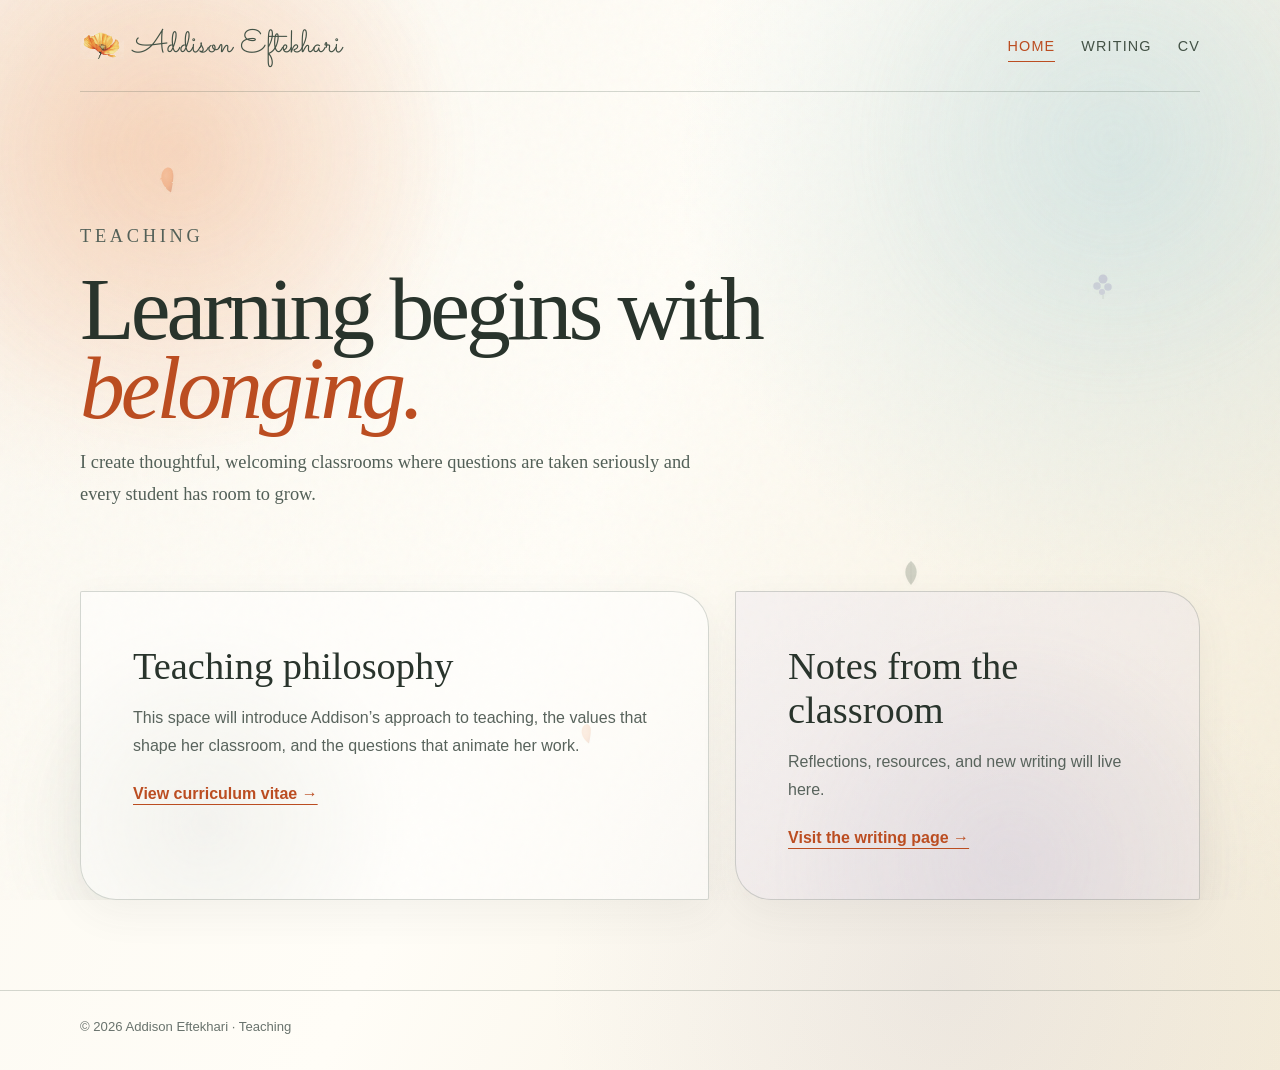
==== commit 577bd453: "Replace logo with watercolor poppy photo; add windstorm ambient effect (leaves swirl after 30s idle)" ====
--- a/teaching/index.html
+++ b/teaching/index.html
@@ -1,6 +1,6 @@
 <!doctype html><html lang="en"><head><meta charset="utf-8"><meta name="viewport" content="width=device-width, initial-scale=1"><meta name="description" content="Teaching and academic work by Addison Eftekhari."><title>Teaching — Addison Eftekhari</title><link rel="preconnect" href="https://fonts.googleapis.com"><link rel="preconnect" href="https://fonts.gstatic.com" crossorigin><link href="https://fonts.googleapis.com/css2?family=Sacramento&display=swap" rel="stylesheet"><link rel="stylesheet" href="../assets/styles.css"></head>
 <body><div class="watercolor-splash" aria-hidden="true"><span class="splash-blob splash-blob--poppy"></span><span class="splash-blob splash-blob--sky"></span><span class="splash-blob splash-blob--lavender"></span><span class="splash-blob splash-blob--sage"></span><img class="petal petal--poppy-a" src="../assets/petal-poppy.svg" alt=""><img class="petal petal--leaf" src="../assets/leaf-sage.svg" alt=""><img class="petal petal--poppy-b" src="../assets/petal-poppy.svg" alt=""><img class="petal petal--bud" src="../assets/bud-lavender.svg" alt=""></div><div class="site-shell"><a class="skip-link" href="#main">Skip to content</a>
-<header class="site-header container"><a class="brand" href="../"><img class="brand-mark" src="../assets/poppy-mark.svg" alt="">Addison Eftekhari</a><nav class="nav" aria-label="Teaching"><a href="./" aria-current="page">Home</a><a href="blog.html">Writing</a><a href="cv.html">CV</a></nav></header>
+<header class="site-header container"><a class="brand" href="../"><img class="brand-mark" src="../assets/poppy-mark.png" alt="">Addison Eftekhari</a><nav class="nav" aria-label="Teaching"><a href="./" aria-current="page">Home</a><a href="blog.html">Writing</a><a href="cv.html">CV</a></nav></header>
 <main id="main" class="container"><section class="section-hero"><p class="eyebrow">Teaching</p><h1>Learning begins with <em>belonging.</em></h1><p>I create thoughtful, welcoming classrooms where questions are taken seriously and every student has room to grow.</p></section>
 <section class="content-grid"><article class="card"><h2>Teaching philosophy</h2><p>This space will introduce Addison’s approach to teaching, the values that shape her classroom, and the questions that animate her work.</p><a class="text-link" href="cv.html">View curriculum vitae →</a></article><article class="card accent"><h2>Notes from the classroom</h2><p>Reflections, resources, and new writing will live here.</p><a class="text-link" href="blog.html">Visit the writing page →</a></article></section></main>
 <footer class="footer"><div class="container">© <span data-year></span> Addison Eftekhari · Teaching</div></footer></div><script src="../assets/site.js"></script></body></html>
--- a/assets/styles.css
+++ b/assets/styles.css
@@ -32,7 +32,10 @@
 body::before {
   content: "";
   position: fixed;
-  inset: 0;
+  top: 0;
+  left: 0;
+  right: 0;
+  bottom: 0;
   pointer-events: none;
   opacity: .16;
   background-image: url("data:image/svg+xml,%3Csvg viewBox='0 0 180 180' xmlns='http://www.w3.org/2000/svg'%3E%3Cfilter id='n'%3E%3CfeTurbulence type='fractalNoise' baseFrequency='.75' numOctaves='4' stitchTiles='stitch'/%3E%3C/filter%3E%3Crect width='100%25' height='100%25' filter='url(%23n)' opacity='.19'/%3E%3C/svg%3E");
@@ -62,9 +65,10 @@
   text-decoration: none;
 }
 .brand-mark {
-  width: 38px;
-  height: 38px;
-  transform: rotate(-5deg) translateY(2px);
+  width: 44px;
+  height: 28px;
+  object-fit: contain;
+  object-position: center;
 }
 .nav { display: flex; gap: 26px; align-items: center; }
 .nav a {
@@ -154,7 +158,10 @@
 .tape::after {
   content: "";
   position: absolute;
-  inset: 0;
+  top: 0;
+  left: 0;
+  right: 0;
+  bottom: 0;
   background: repeating-linear-gradient(115deg, rgba(255,255,255,.35) 0 2px, transparent 2px 6px);
 }
 .tape-left { top: -14px; left: 12px; transform: rotate(-9deg); }
@@ -189,7 +196,10 @@
 
 .watercolor-splash {
   position: fixed;
-  inset: 0;
+  top: 0;
+  left: 0;
+  right: 0;
+  bottom: 0;
   z-index: -2;
   overflow: hidden;
   pointer-events: none;
@@ -308,7 +318,7 @@
   .container { width: min(100% - 28px, 1120px); }
   .site-header { display: block; min-height: auto; padding-block: 16px; }
   .brand { font-size: 1.5rem; gap: 7px; }
-  .brand-mark { width: 30px; height: 30px; }
+  .brand-mark { width: 36px; height: 23px; }
   .nav { margin-top: 14px; justify-content: flex-start; gap: 12px; }
   .welcome { padding-block: 22px 36px; gap: 22px; }
   .eyebrow { margin-bottom: 10px; font-size: .68rem; }
@@ -318,9 +328,41 @@
   .choice-grid { gap: 10px; }
   .choice { flex: 1 1 calc(50% - 5px); min-width: 0; padding: 13px 8px; font-size: .72rem; letter-spacing: .07em; }
 }
+.windstorm {
+  position: fixed;
+  top: 0;
+  left: 0;
+  right: 0;
+  bottom: 0;
+  z-index: 6;
+  overflow: hidden;
+  pointer-events: none;
+  opacity: 0;
+  transition: opacity 1.2s ease;
+}
+.windstorm.windstorm-active { opacity: 1; }
+.windstorm-leaf {
+  position: absolute;
+  left: -10%;
+  opacity: 0;
+  transform: translate(0, 0) rotate(var(--rot, 0deg));
+  filter: drop-shadow(0 3px 4px rgba(40,30,20,.14));
+}
+.windstorm-leaf.windstorm-fly {
+  animation: windstorm-fly var(--duration, 4s) ease-in-out var(--delay, 0s) 1 both;
+}
+@keyframes windstorm-fly {
+  0%   { transform: translate(0, 0) rotate(var(--rot, 0deg)); opacity: 0; }
+  10%  { opacity: .92; }
+  50%  { transform: translate(62vw, calc(var(--wobble, 30px) * -1)) rotate(calc(var(--rot, 0deg) + 200deg)); }
+  90%  { opacity: .88; }
+  100% { transform: translate(128vw, var(--wobble, 30px)) rotate(calc(var(--rot, 0deg) + 380deg)); opacity: 0; }
+}
+
 @media (prefers-reduced-motion: reduce) {
   html { scroll-behavior: auto; }
   * { transition: none !important; }
   .splash-blob { animation: none; }
   .petal { animation: none; }
-}
+  .windstorm, .windstorm-leaf { display: none; }
+}
